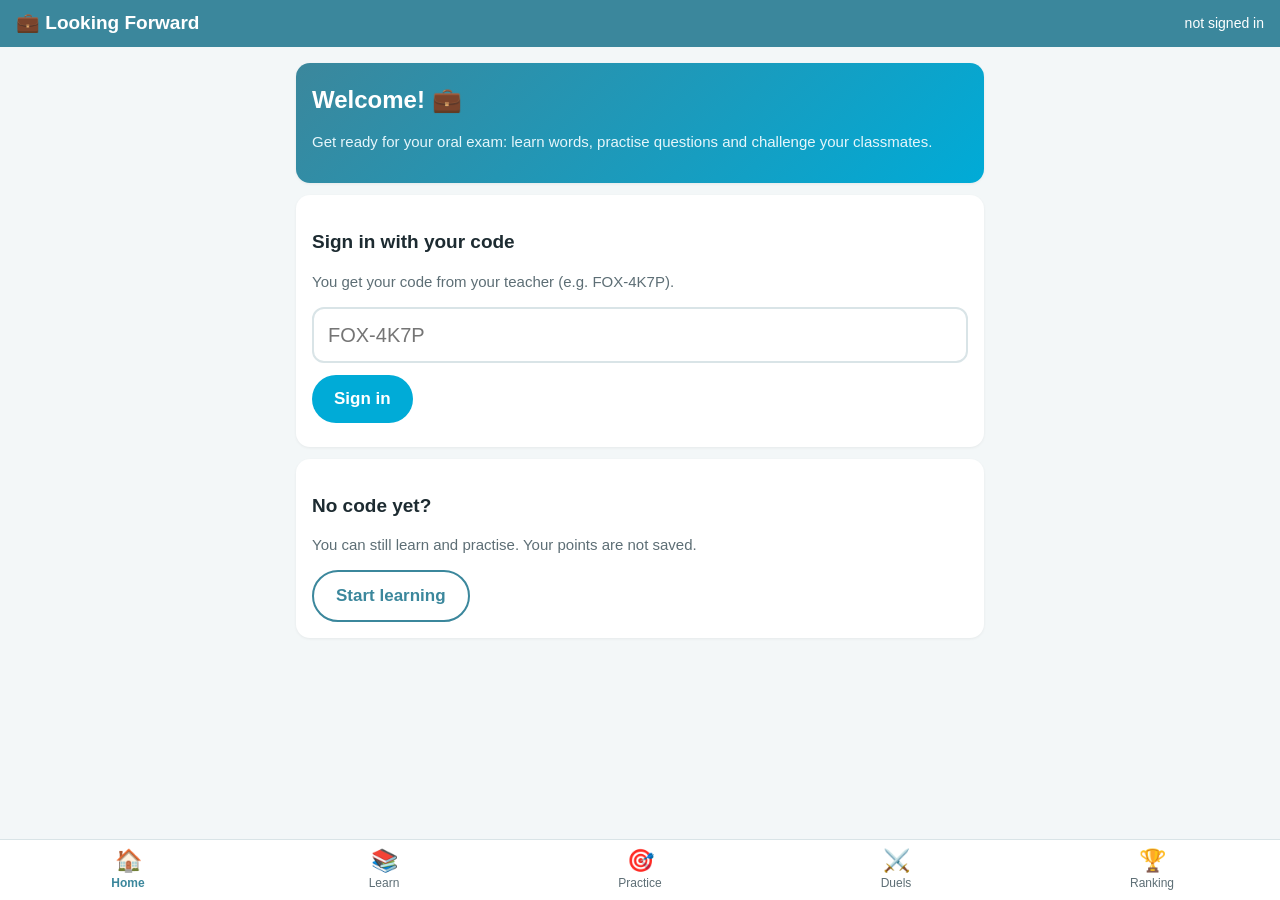
==== index.html @ f93c1733 "Looking Forward: vocabulary and questions trainer for year 9 Co-Authored-By: Claude Opus 5.5 <norepl" ====
<!doctype html>
<html lang="en">
<head>
  <meta charset="utf-8">
  <meta name="viewport" content="width=device-width, initial-scale=1, viewport-fit=cover">
  <title>Looking Forward</title>
  <meta name="theme-color" content="#3b879c">
  <link rel="stylesheet" href="style.css">
  <link rel="icon" href="data:image/svg+xml,<svg xmlns='http://www.w3.org/2000/svg' viewBox='0 0 100 100'><text y='.9em' font-size='90'>💼</text></svg>">
</head>
<body>
  <header class="top">
    <div class="brand" data-go="home">💼 Looking Forward</div>
    <div class="me" id="me"></div>
  </header>
  <main id="main"></main>
  <nav class="tabs" id="tabs">
    <button data-go="home">🏠<span>Home</span></button>
    <button data-go="learn">📚<span>Learn</span></button>
    <button data-go="practice">🎯<span>Practice</span></button>
    <button data-go="duels">⚔️<span>Duels</span></button>
    <button data-go="ranking">🏆<span>Ranking</span></button>
  </nav>
  <script src="data.js"></script>
  <script src="app.js"></script>
</body>
</html>
---- style.css ----
:root {
  --cyan: #00abd7;
  --petrol: #3b879c;
  --lime: #d1d569;
  --ink: #1d2b31;
  --muted: #5d6e75;
  --bg: #f3f7f8;
  --card: #ffffff;
  --line: #d9e4e7;
  --ok: #2e9e5b;
  --bad: #d0473f;
  --radius: 14px;
}
* { box-sizing: border-box; }
html, body { margin: 0; }
body {
  font-family: "Century Gothic", "Avenir Next", Avenir, Futura, "Trebuchet MS", sans-serif;
  background: var(--bg);
  color: var(--ink);
  font-size: 17px;
  line-height: 1.4;
  padding-bottom: 84px;
  -webkit-tap-highlight-color: transparent;
}
.top {
  position: sticky; top: 0; z-index: 5;
  display: flex; align-items: center; justify-content: space-between; gap: 12px;
  background: var(--petrol); color: #fff;
  padding: calc(10px + env(safe-area-inset-top)) 16px 10px;
}
.brand { font-weight: 700; font-size: 19px; cursor: pointer; }
.me { font-size: 14px; text-align: right; }
.me b { color: var(--lime); }
main { max-width: 720px; margin: 0 auto; padding: 16px; }
.tabs {
  position: fixed; bottom: 0; left: 0; right: 0; z-index: 5;
  display: flex; background: #fff; border-top: 1px solid var(--line);
  padding-bottom: env(safe-area-inset-bottom);
}
.tabs button {
  flex: 1; border: 0; background: none; padding: 8px 0 10px; font-size: 22px;
  display: flex; flex-direction: column; align-items: center; color: var(--muted); font-family: inherit;
}
.tabs button span { font-size: 12px; margin-top: 2px; }
.tabs button.on { color: var(--petrol); }
.tabs button.on span { font-weight: 700; }

h1 { font-size: 24px; margin: 4px 0 12px; }
h2 { font-size: 19px; margin: 18px 0 8px; }
p.muted, .muted { color: var(--muted); font-size: 15px; }
.card {
  background: var(--card); border-radius: var(--radius); padding: 16px;
  box-shadow: 0 1px 3px rgba(0,0,0,.06); margin-bottom: 12px;
}
.grid { display: grid; grid-template-columns: repeat(auto-fit, minmax(200px, 1fr)); gap: 12px; }
.tile {
  background: var(--card); border-radius: var(--radius); padding: 16px; cursor: pointer;
  border: 2px solid transparent; box-shadow: 0 1px 3px rgba(0,0,0,.06);
}
.tile:hover, .tile:active { border-color: var(--cyan); }
.tile b { display: block; font-size: 18px; }
.tile small { color: var(--muted); }
.btn {
  display: inline-block; border: 0; border-radius: 999px; padding: 12px 22px;
  background: var(--cyan); color: #fff; font: inherit; font-weight: 700; cursor: pointer;
}
.btn.alt { background: #fff; color: var(--petrol); border: 2px solid var(--petrol); }
.btn.lime { background: var(--lime); color: var(--ink); }
.btn.small { padding: 7px 14px; font-size: 15px; }
.btn:disabled { opacity: .5; }
.row { display: flex; gap: 10px; flex-wrap: wrap; align-items: center; }
input[type=text] {
  width: 100%; font: inherit; font-size: 20px; padding: 12px 14px;
  border: 2px solid var(--line); border-radius: 12px; background: #fff;
}
input[type=text]:focus { outline: none; border-color: var(--cyan); }
.prompt { font-size: 24px; font-weight: 700; margin: 6px 0 16px; }
.progress { height: 8px; background: var(--line); border-radius: 99px; overflow: hidden; margin: 6px 0 14px; }
.progress > div { height: 100%; background: var(--cyan); transition: width .3s; }
.feedback { margin-top: 12px; padding: 12px; border-radius: 12px; font-weight: 700; }
.feedback.ok { background: #e3f5ea; color: var(--ok); }
.feedback.bad { background: #fbe7e5; color: var(--bad); }
.choices { display: grid; grid-template-columns: 1fr 1fr; gap: 10px; }
.choices button {
  font: inherit; font-size: 19px; padding: 14px; border-radius: 12px; cursor: pointer;
  border: 2px solid var(--line); background: #fff;
}
.choices button.ok { border-color: var(--ok); background: #e3f5ea; }
.choices button.bad { border-color: var(--bad); background: #fbe7e5; }
.chips { display: flex; flex-wrap: wrap; gap: 8px; min-height: 52px; }
.chip {
  font: inherit; padding: 9px 14px; border-radius: 10px; border: 2px solid var(--line);
  background: #fff; cursor: pointer; font-size: 18px;
}
.answerline { border: 2px dashed var(--cyan); border-radius: 12px; padding: 8px; margin-bottom: 12px; }
.flash {
  min-height: 190px; display: flex; align-items: center; justify-content: center; text-align: center;
  font-size: 26px; font-weight: 700; cursor: pointer; padding: 20px;
  background: linear-gradient(135deg, #fff, #eef8fb); border: 2px solid var(--line); border-radius: 18px;
}
.flash.back { background: linear-gradient(135deg, #fbfce9, #fff); }
.stat { font-size: 30px; font-weight: 700; color: var(--petrol); }
table.rank { width: 100%; border-collapse: collapse; }
table.rank td { padding: 8px 6px; border-bottom: 1px solid var(--line); }
table.rank td:first-child { width: 34px; font-weight: 700; color: var(--muted); }
table.rank td:last-child { text-align: right; font-weight: 700; }
.badge { display: inline-block; font-size: 12px; padding: 2px 8px; border-radius: 99px; background: var(--line); color: var(--ink); }
.badge.c9abc { background: #d6f1f9; }
.badge.c9de { background: #eef0c7; }
.bar { height: 26px; border-radius: 8px; background: var(--line); overflow: hidden; margin: 4px 0 10px; }
.bar > div { height: 100%; display: flex; align-items: center; padding: 0 10px; color: #fff; font-weight: 700; font-size: 14px; white-space: nowrap; }
.levelbar { height: 10px; background: rgba(255,255,255,.3); border-radius: 99px; overflow: hidden; }
.levelbar > div { height: 100%; background: var(--lime); }
.list { list-style: none; padding: 0; margin: 0; }
.list li { padding: 10px 0; border-bottom: 1px solid var(--line); display: flex; justify-content: space-between; gap: 10px; align-items: center; }
.err { color: var(--bad); font-weight: 700; margin-top: 8px; }
.hero { background: linear-gradient(135deg, var(--petrol), var(--cyan)); color: #fff; }
.hero .muted { color: #e6f6fb; }
.center { text-align: center; }
.big { font-size: 46px; }
.toggle { display: inline-flex; border: 2px solid var(--petrol); border-radius: 99px; overflow: hidden; }
.toggle button { border: 0; background: #fff; color: var(--petrol); font: inherit; padding: 6px 14px; cursor: pointer; }
.toggle button.on { background: var(--petrol); color: #fff; }
@media (max-width: 420px) { .choices { grid-template-columns: 1fr; } .prompt { font-size: 21px; } }
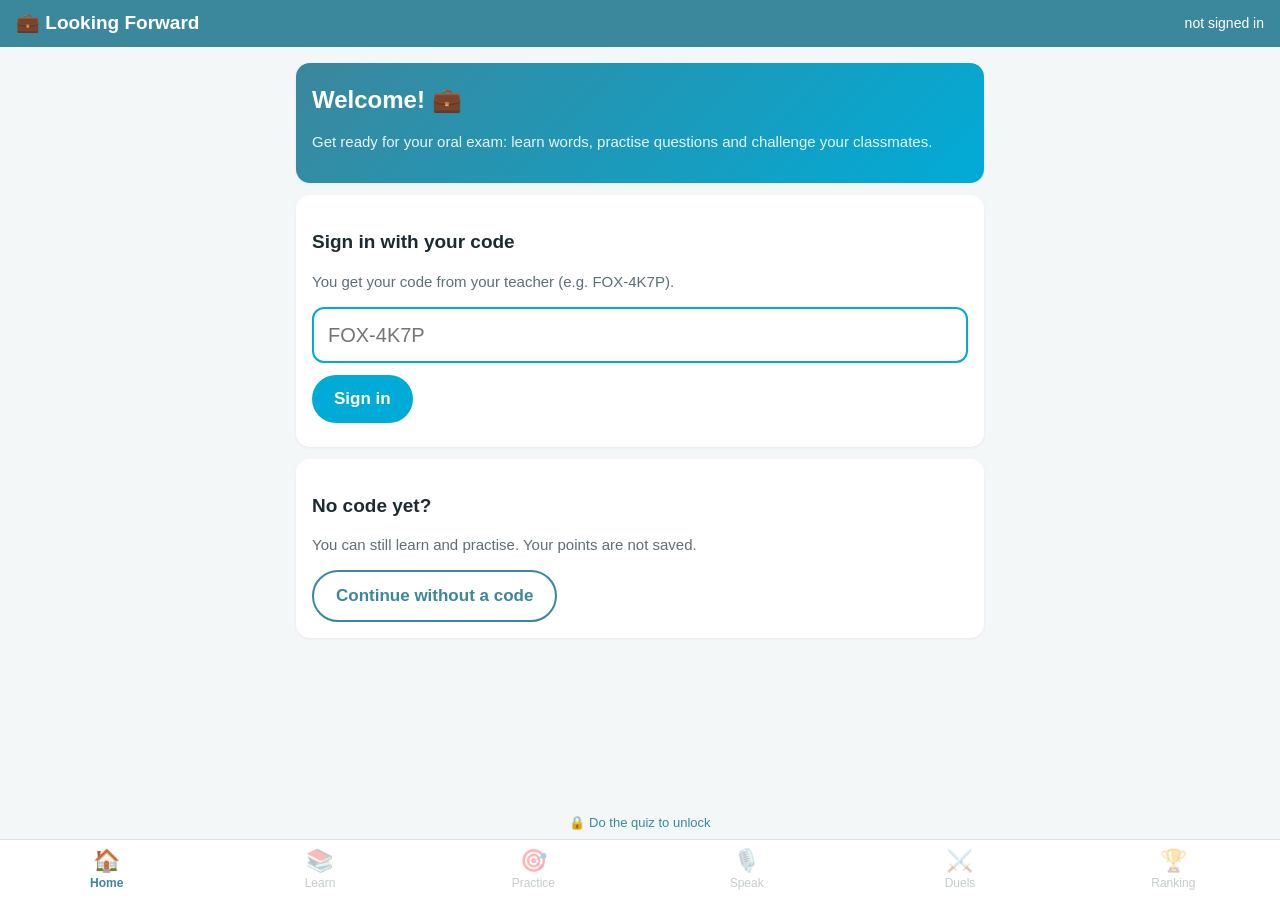
==== commit ac79a3aa: "Entry quiz 'Are you ready for the real world?' unlocks the app; individual life-skills profiles; Spe" ====
--- a/index.html
+++ b/index.html
@@ -18,10 +18,12 @@
     <button data-go="home">🏠<span>Home</span></button>
     <button data-go="learn">📚<span>Learn</span></button>
     <button data-go="practice">🎯<span>Practice</span></button>
+    <button data-go="speak">🎙️<span>Speak</span></button>
     <button data-go="duels">⚔️<span>Duels</span></button>
     <button data-go="ranking">🏆<span>Ranking</span></button>
   </nav>
   <script src="data.js"></script>
+  <script src="quiz.js"></script>
   <script src="app.js"></script>
 </body>
 </html>
--- a/style.css
+++ b/style.css
@@ -122,3 +122,26 @@
 .toggle button { border: 0; background: #fff; color: var(--petrol); font: inherit; padding: 6px 14px; cursor: pointer; }
 .toggle button.on { background: var(--petrol); color: #fff; }
 @media (max-width: 420px) { .choices { grid-template-columns: 1fr; } .prompt { font-size: 21px; } }
+
+/* Entry quiz + speak (v3) */
+body.locked .tabs button:not([data-go="home"]) { opacity: .35; pointer-events: none; }
+body.locked .tabs::after { content: "🔒 Do the quiz to unlock"; position: absolute; left: 0; right: 0; top: -26px; text-align: center; font-size: 13px; color: var(--petrol); }
+.tabs { position: fixed; }
+.quiz-hero h1 { font-size: 28px; }
+.big-btn { font-size: 20px; padding: 14px 30px; }
+.quizq { text-align: center; }
+.qicon { font-size: 56px; line-height: 1; margin: 6px 0 10px; }
+.qopts { display: grid; gap: 10px; margin-top: 8px; }
+.qopt { font: inherit; font-size: 17px; text-align: left; padding: 14px 16px; border-radius: 14px; border: 2px solid var(--line); background: #fff; cursor: pointer; transition: transform .1s, border-color .1s; }
+.qopt:hover { border-color: var(--cyan); }
+.qopt.picked { border-color: var(--ok); background: #e3f5ea; transform: scale(1.02); }
+.spin { display: inline-block; animation: spin 1s linear infinite; }
+@keyframes spin { to { transform: rotate(360deg); } }
+.confetti { position: fixed; inset: 0; pointer-events: none; z-index: 50; overflow: hidden; }
+.confetti span { position: absolute; top: -40px; font-size: 26px; animation: fall 2.2s ease-in forwards; }
+@keyframes fall { to { transform: translateY(110vh) rotate(540deg); } }
+.timer { font-size: 54px; font-weight: 700; color: var(--petrol); text-align: center; font-variant-numeric: tabular-nums; }
+.check { display: flex; gap: 10px; align-items: center; padding: 8px 0; border-bottom: 1px solid var(--line); }
+.check input { width: 22px; height: 22px; }
+.hl { background: #fbfce9; border-left: 4px solid var(--lime); border-radius: 4px; }
+@media (max-width: 520px) { .tabs button span { font-size: 10px; } }
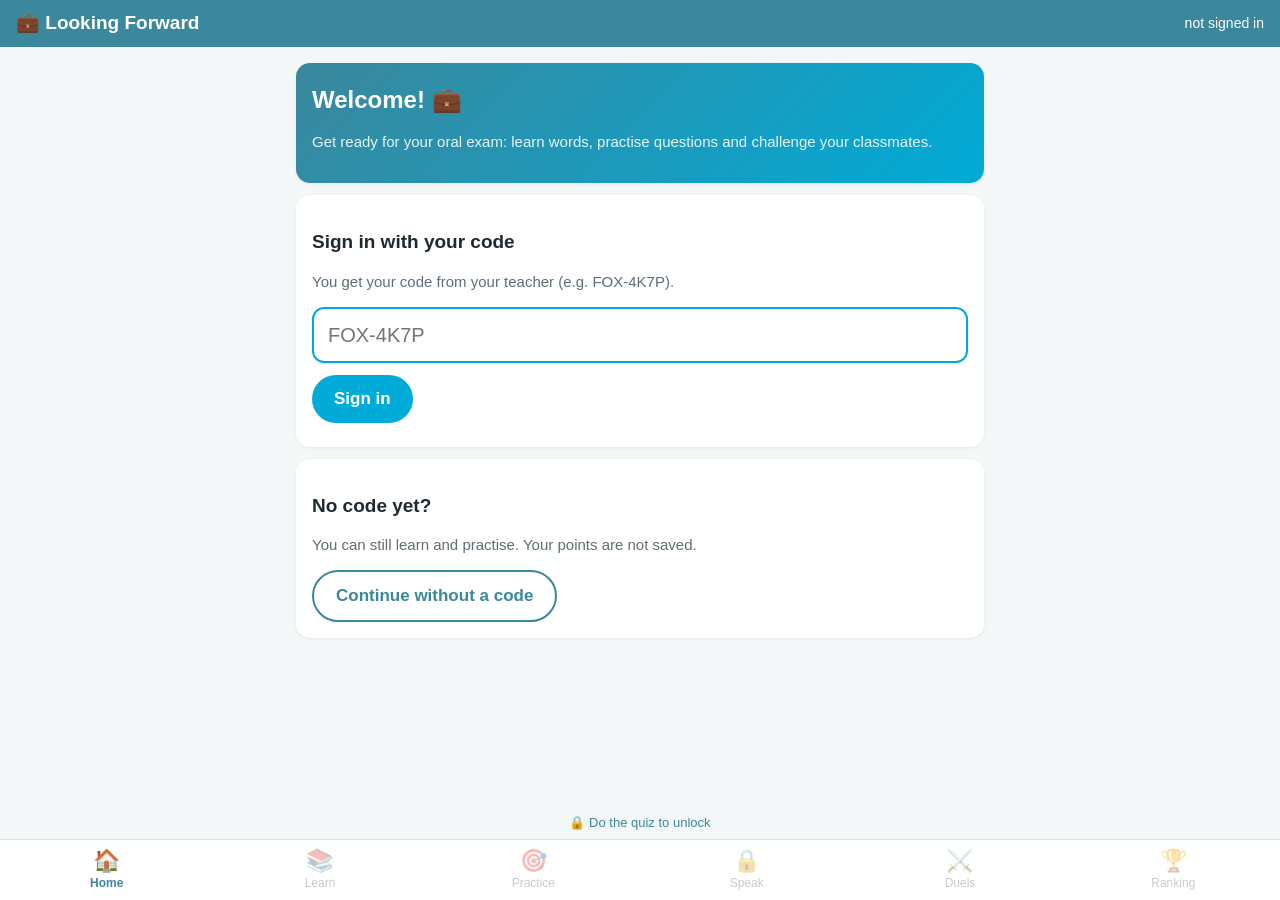
==== commit 0b4ae301: "Speak area locked until the teacher unlocks it (toggle on teacher page) Co-Authored-By: Claude Opus " ====
--- a/index.html
+++ b/index.html
@@ -18,7 +18,7 @@
     <button data-go="home">🏠<span>Home</span></button>
     <button data-go="learn">📚<span>Learn</span></button>
     <button data-go="practice">🎯<span>Practice</span></button>
-    <button data-go="speak">🎙️<span>Speak</span></button>
+    <button data-go="speak" id="tab-speak">🔒<span>Speak</span></button>
     <button data-go="duels">⚔️<span>Duels</span></button>
     <button data-go="ranking">🏆<span>Ranking</span></button>
   </nav>
--- a/style.css
+++ b/style.css
@@ -145,3 +145,4 @@
 .check input { width: 22px; height: 22px; }
 .hl { background: #fbfce9; border-left: 4px solid var(--lime); border-radius: 4px; }
 @media (max-width: 520px) { .tabs button span { font-size: 10px; } }
+.locked-tile { opacity: .6; border: 2px dashed var(--line); }
